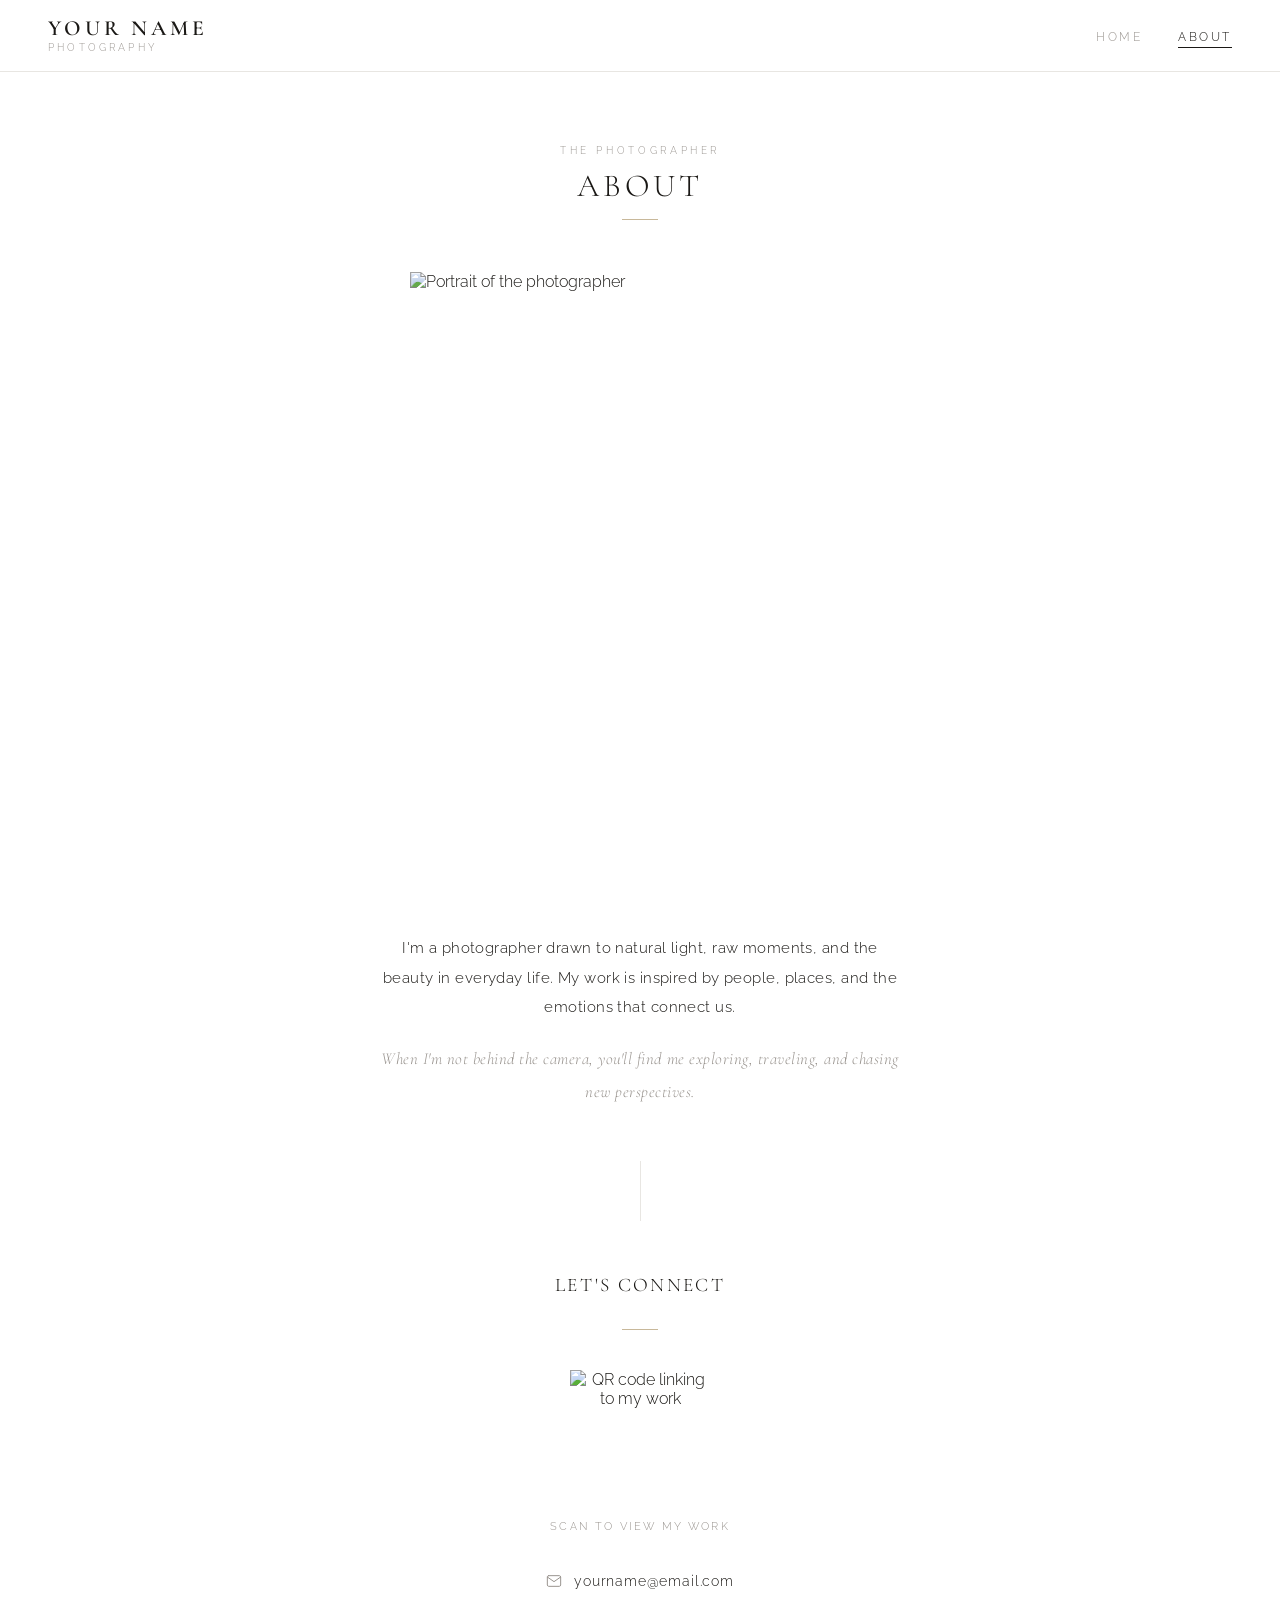
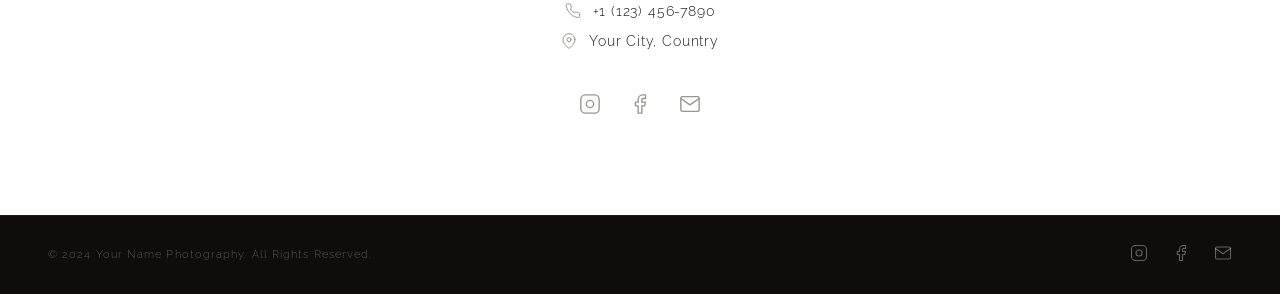
==== about.html @ 8887ee96 "Website files" ====
<!DOCTYPE html>
<html lang="en">
<head>
  <meta charset="UTF-8" />
  <meta name="viewport" content="width=device-width, initial-scale=1.0" />
  <title>About — Your Name Photography</title>
  <link rel="stylesheet" href="style.css" />
</head>
<body class="about-page">

  <!-- ══ NAVIGATION ══ -->
  <nav>
    <a href="index.html" class="nav-logo">
      <span class="name">Your Name</span>
      <span class="subtitle">Photography</span>
    </a>
    <ul class="nav-links">
      <li><a href="index.html">Home</a></li>
      <li><a href="about.html" class="active">About</a></li>
      <!--
        ADD MORE GALLERY PAGES HERE
        Example: <li><a href="galleries/weddings.html">Weddings</a></li>
      -->
    </ul>
  </nav>

  <main>

    <!-- ══ ABOUT HEADER ══ -->
    <div class="about-header">
      <span class="section-label">The Photographer</span>
      <h1 class="section-title">About</h1>
      <div class="divider"></div>
    </div>

    <!-- ══ PORTRAIT ══ -->
    <div class="about-portrait">
      <!--
        Replace with your own portrait photo.
        Recommended: ~800×1067px (portrait orientation)
      -->
      <img
        src="images/about/photographer.jpg"
        alt="Portrait of the photographer"
      />
    </div>

    <!-- ══ BIO ══ -->
    <div class="about-bio">
      <!--
        Edit this text to tell your story.
      -->
      <p>
        I'm a photographer drawn to natural light, raw moments,
        and the beauty in everyday life. My work is inspired by
        people, places, and the emotions that connect us.
      </p>
      <p class="italic">
        When I'm not behind the camera, you'll find me exploring,
        traveling, and chasing new perspectives.
      </p>
    </div>

    <!-- Thin vertical divider -->
    <div class="about-divider"></div>

    <!-- ══ CONNECT SECTION ══ -->
    <div class="connect-section">
      <h2 class="section-title">Let's Connect</h2>
      <div class="divider" style="margin: 14px auto 40px;"></div>

      <!-- QR Code -->
      <div class="qr-block">
        <!--
          Replace the src below with your own QR code image
          (linking to your website, Instagram, portfolio link, etc.)
          Generate a free QR code at: https://qr.io or https://www.qrcode-monkey.com
        -->
        <img
          src="images/about/qr-code.png"
          alt="QR code linking to my work"
        />
        <p>Scan to view my work</p>
      </div>

      <!-- Contact Info -->
      <ul class="contact-list">
        <li>
          <!-- Email icon -->
          <svg viewBox="0 0 24 24" fill="none" stroke="currentColor" stroke-width="1.5" stroke-linecap="round" stroke-linejoin="round">
            <path d="M4 4h16c1.1 0 2 .9 2 2v12c0 1.1-.9 2-2 2H4c-1.1 0-2-.9-2-2V6c0-1.1.9-2 2-2z"></path>
            <polyline points="22,6 12,13 2,6"></polyline>
          </svg>
          <!-- Replace with your email -->
          <a href="mailto:yourname@email.com">yourname@email.com</a>
        </li>
        <li>
          <!-- Phone icon -->
          <svg viewBox="0 0 24 24" fill="none" stroke="currentColor" stroke-width="1.5" stroke-linecap="round" stroke-linejoin="round">
            <path d="M22 16.92v3a2 2 0 0 1-2.18 2 19.79 19.79 0 0 1-8.63-3.07A19.5 19.5 0 0 1 4.69 12 19.79 19.79 0 0 1 1.62 3.5 2 2 0 0 1 3.59 1.32h3a2 2 0 0 1 2 1.72 12.84 12.84 0 0 0 .7 2.81 2 2 0 0 1-.45 2.11L7.91 8.96a16 16 0 0 0 6 6l.92-.92a2 2 0 0 1 2.11-.45 12.84 12.84 0 0 0 2.81.7A2 2 0 0 1 22 16.92z"></path>
          </svg>
          <!-- Replace with your phone number -->
          <span>+1 (123) 456-7890</span>
        </li>
        <li>
          <!-- Location icon -->
          <svg viewBox="0 0 24 24" fill="none" stroke="currentColor" stroke-width="1.5" stroke-linecap="round" stroke-linejoin="round">
            <path d="M21 10c0 7-9 13-9 13s-9-6-9-13a9 9 0 0 1 18 0z"></path>
            <circle cx="12" cy="10" r="3"></circle>
          </svg>
          <!-- Replace with your city/country -->
          <span>Your City, Country</span>
        </li>
      </ul>

      <!-- Social Links -->
      <div class="social-links">
        <!-- Instagram -->
        <a href="#" aria-label="Instagram">
          <svg viewBox="0 0 24 24" fill="none" stroke="currentColor" stroke-width="1.5" stroke-linecap="round" stroke-linejoin="round">
            <rect x="2" y="2" width="20" height="20" rx="5" ry="5"></rect>
            <circle cx="12" cy="12" r="4"></circle>
            <circle cx="17.5" cy="6.5" r="0.5" fill="currentColor" stroke="none"></circle>
          </svg>
        </a>
        <!-- Facebook -->
        <a href="#" aria-label="Facebook">
          <svg viewBox="0 0 24 24" fill="none" stroke="currentColor" stroke-width="1.5" stroke-linecap="round" stroke-linejoin="round">
            <path d="M18 2h-3a5 5 0 0 0-5 5v3H7v4h3v8h4v-8h3l1-4h-4V7a1 1 0 0 1 1-1h3z"></path>
          </svg>
        </a>
        <!-- Email -->
        <a href="mailto:yourname@email.com" aria-label="Email">
          <svg viewBox="0 0 24 24" fill="none" stroke="currentColor" stroke-width="1.5" stroke-linecap="round" stroke-linejoin="round">
            <path d="M4 4h16c1.1 0 2 .9 2 2v12c0 1.1-.9 2-2 2H4c-1.1 0-2-.9-2-2V6c0-1.1.9-2 2-2z"></path>
            <polyline points="22,6 12,13 2,6"></polyline>
          </svg>
        </a>
      </div>

    </div>
  </main>

  <!-- ══ FOOTER ══ -->
  <footer>
    <span class="footer-copy">&copy; 2024 Your Name Photography. All Rights Reserved.</span>
    <div class="footer-icons">
      <a href="#" aria-label="Instagram">
        <svg viewBox="0 0 24 24" fill="none" stroke="currentColor" stroke-width="1.5" stroke-linecap="round" stroke-linejoin="round">
          <rect x="2" y="2" width="20" height="20" rx="5" ry="5"></rect>
          <circle cx="12" cy="12" r="4"></circle>
          <circle cx="17.5" cy="6.5" r="0.5" fill="currentColor" stroke="none"></circle>
        </svg>
      </a>
      <a href="#" aria-label="Facebook">
        <svg viewBox="0 0 24 24" fill="none" stroke="currentColor" stroke-width="1.5" stroke-linecap="round" stroke-linejoin="round">
          <path d="M18 2h-3a5 5 0 0 0-5 5v3H7v4h3v8h4v-8h3l1-4h-4V7a1 1 0 0 1 1-1h3z"></path>
        </svg>
      </a>
      <a href="mailto:yourname@email.com" aria-label="Email">
        <svg viewBox="0 0 24 24" fill="none" stroke="currentColor" stroke-width="1.5" stroke-linecap="round" stroke-linejoin="round">
          <path d="M4 4h16c1.1 0 2 .9 2 2v12c0 1.1-.9 2-2 2H4c-1.1 0-2-.9-2-2V6c0-1.1.9-2 2-2z"></path>
          <polyline points="22,6 12,13 2,6"></polyline>
        </svg>
      </a>
    </div>
  </footer>

</body>
</html>
---- style.css ----
/* =============================================
   YOUR NAME PHOTOGRAPHY — style.css
   ============================================= */

@import url('https://fonts.googleapis.com/css2?family=Cormorant+Garamond:ital,wght@0,300;0,400;0,600;1,300;1,400&family=Raleway:wght@300;400;500;600&display=swap');

/* ── CSS Variables ── */
:root {
  --white: #ffffff;
  --off-white: #f8f7f5;
  --light-gray: #e8e6e2;
  --mid-gray: #9a9590;
  --dark: #1a1815;
  --black: #0e0d0c;
  --accent: #c8b89a;

  --font-display: 'Cormorant Garamond', serif;
  --font-body: 'Raleway', sans-serif;

  --nav-height: 72px;
  --transition: 0.35s ease;
}

/* ── Reset & Base ── */
*, *::before, *::after { box-sizing: border-box; margin: 0; padding: 0; }

html { scroll-behavior: smooth; }

body {
  font-family: var(--font-body);
  font-weight: 300;
  color: var(--dark);
  background: var(--white);
  -webkit-font-smoothing: antialiased;
  overflow-x: hidden;
}

img {
  display: block;
  max-width: 100%;
  height: 100%;
  object-fit: cover;
}

a { text-decoration: none; color: inherit; }

/* ── Navigation ── */
nav {
  position: fixed;
  top: 0;
  left: 0;
  right: 0;
  z-index: 100;
  height: var(--nav-height);
  background: rgba(255,255,255,0.95);
  backdrop-filter: blur(8px);
  display: flex;
  align-items: center;
  justify-content: space-between;
  padding: 0 48px;
  border-bottom: 1px solid var(--light-gray);
}

.nav-logo {
  display: flex;
  flex-direction: column;
  align-items: flex-start;
  line-height: 1;
}

.nav-logo .name {
  font-family: var(--font-display);
  font-size: 1.35rem;
  font-weight: 600;
  letter-spacing: 0.18em;
  text-transform: uppercase;
}

.nav-logo .subtitle {
  font-family: var(--font-body);
  font-size: 0.62rem;
  letter-spacing: 0.32em;
  text-transform: uppercase;
  color: var(--mid-gray);
  margin-top: 3px;
}

.nav-links {
  display: flex;
  gap: 36px;
  list-style: none;
}

.nav-links a {
  font-size: 0.72rem;
  letter-spacing: 0.22em;
  text-transform: uppercase;
  color: var(--mid-gray);
  position: relative;
  padding-bottom: 4px;
  transition: color var(--transition);
}

.nav-links a::after {
  content: '';
  position: absolute;
  bottom: 0;
  left: 0;
  width: 0;
  height: 1px;
  background: var(--dark);
  transition: width var(--transition);
}

.nav-links a:hover,
.nav-links a.active {
  color: var(--dark);
}

.nav-links a.active::after,
.nav-links a:hover::after {
  width: 100%;
}

/* ── Hero ── */
.hero {
  margin-top: var(--nav-height);
  width: 100%;
  height: 520px;
  overflow: hidden;
  position: relative;
}

.hero img {
  width: 100%;
  height: 100%;
  object-fit: cover;
  object-position: center 40%;
}

.hero::after {
  content: '';
  position: absolute;
  inset: 0;
  background: linear-gradient(to bottom, transparent 60%, rgba(255,255,255,0.15));
}

/* ── Section Shared ── */
.section-label {
  font-family: var(--font-body);
  font-size: 0.65rem;
  letter-spacing: 0.35em;
  text-transform: uppercase;
  color: var(--mid-gray);
  display: block;
  margin-bottom: 10px;
}

.section-title {
  font-family: var(--font-display);
  font-size: 2rem;
  font-weight: 300;
  letter-spacing: 0.12em;
  text-transform: uppercase;
  margin-bottom: 6px;
}

.divider {
  width: 36px;
  height: 1px;
  background: var(--accent);
  margin: 14px auto 0;
}

/* ── Welcome ── */
.welcome {
  background: var(--white);
  text-align: center;
  padding: 72px 24px 56px;
}

.welcome p {
  max-width: 480px;
  margin: 20px auto 0;
  font-size: 0.88rem;
  line-height: 1.9;
  color: var(--mid-gray);
  letter-spacing: 0.04em;
}

/* ── Portrait Carousel ── */
.carousel-section {
  background: var(--white);
  padding: 0 0 64px;
}

.carousel-header {
  text-align: center;
  padding: 0 24px 36px;
}

.carousel-wrapper {
  position: relative;
  overflow: hidden;
  padding: 0 48px;
}

.carousel-track {
  display: flex;
  gap: 16px;
  transition: transform 0.55s cubic-bezier(0.25, 0.46, 0.45, 0.94);
}

.carousel-slide {
  flex: 0 0 calc(25% - 12px);
  aspect-ratio: 3/4;
  overflow: hidden;
  position: relative;
}

.carousel-slide img {
  width: 100%;
  height: 100%;
  object-fit: cover;
  transition: transform 0.6s var(--transition);
}

.carousel-slide:hover img {
  transform: scale(1.04);
}

.carousel-btn {
  position: absolute;
  top: 50%;
  transform: translateY(-50%);
  background: rgba(255,255,255,0.9);
  border: 1px solid var(--light-gray);
  width: 40px;
  height: 40px;
  display: flex;
  align-items: center;
  justify-content: center;
  cursor: pointer;
  z-index: 2;
  transition: background var(--transition), border-color var(--transition);
}

.carousel-btn:hover { background: var(--white); border-color: var(--dark); }
.carousel-btn svg { width: 16px; height: 16px; stroke: var(--dark); }

.carousel-btn.prev { left: 8px; }
.carousel-btn.next { right: 8px; }

.carousel-dots {
  display: flex;
  justify-content: center;
  gap: 8px;
  margin-top: 24px;
}

.dot {
  width: 6px;
  height: 6px;
  border-radius: 50%;
  background: var(--light-gray);
  cursor: pointer;
  transition: background var(--transition), transform var(--transition);
}

.dot.active { background: var(--dark); transform: scale(1.3); }

.carousel-caption {
  text-align: center;
  padding: 28px 24px 0;
  font-size: 0.82rem;
  line-height: 1.85;
  color: var(--mid-gray);
  max-width: 560px;
  margin: 0 auto;
  letter-spacing: 0.04em;
}

/* ── Gallery (Dark Section) ── */
.gallery-section {
  background: var(--black);
  color: var(--white);
  padding: 72px 48px 80px;
}

.gallery-section .section-title { color: var(--white); }
.gallery-section .section-label { color: var(--mid-gray); }
.gallery-section .divider { background: var(--accent); }
.gallery-section .carousel-caption { color: rgba(255,255,255,0.45); }

.gallery-header {
  text-align: center;
  margin-bottom: 48px;
}

/* Masonry-style cluster grid */
.gallery-grid {
  display: grid;
  grid-template-columns: repeat(4, 1fr);
  grid-template-rows: auto;
  gap: 10px;
  max-width: 1200px;
  margin: 0 auto;
}

.gallery-item {
  overflow: hidden;
  position: relative;
}

.gallery-item img {
  width: 100%;
  height: 100%;
  object-fit: cover;
  transition: transform 0.7s ease, filter 0.4s ease;
  filter: brightness(0.88);
}

.gallery-item:hover img {
  transform: scale(1.05);
  filter: brightness(1);
}

/* Gallery cluster layout — mimicking the image */
.gallery-item:nth-child(1) { grid-column: 1; grid-row: 1 / 3; aspect-ratio: 3/4; }
.gallery-item:nth-child(2) { grid-column: 2; grid-row: 1; aspect-ratio: 4/3; }
.gallery-item:nth-child(3) { grid-column: 3; grid-row: 1; aspect-ratio: 4/3; }
.gallery-item:nth-child(4) { grid-column: 4; grid-row: 1; aspect-ratio: 4/3; }
.gallery-item:nth-child(5) { grid-column: 2; grid-row: 2; aspect-ratio: 4/3; }
.gallery-item:nth-child(6) { grid-column: 3 / 5; grid-row: 2; aspect-ratio: 16/7; }
.gallery-item:nth-child(7) { grid-column: 1 / 3; grid-row: 3; aspect-ratio: 16/7; }
.gallery-item:nth-child(8) { grid-column: 3; grid-row: 3; aspect-ratio: 4/3; }
.gallery-item:nth-child(9) { grid-column: 4; grid-row: 3; aspect-ratio: 4/3; }

.gallery-cta {
  text-align: center;
  margin-top: 52px;
}

.btn-outline {
  display: inline-block;
  border: 1px solid rgba(255,255,255,0.4);
  color: var(--white);
  font-family: var(--font-body);
  font-size: 0.68rem;
  letter-spacing: 0.28em;
  text-transform: uppercase;
  padding: 14px 36px;
  transition: background var(--transition), border-color var(--transition);
}

.btn-outline:hover {
  background: rgba(255,255,255,0.08);
  border-color: rgba(255,255,255,0.7);
}

/* ── Footer ── */
footer {
  background: var(--black);
  border-top: 1px solid rgba(255,255,255,0.07);
  padding: 28px 48px;
  display: flex;
  align-items: center;
  justify-content: space-between;
}

.footer-copy {
  font-size: 0.68rem;
  letter-spacing: 0.1em;
  color: rgba(255,255,255,0.3);
}

.footer-icons {
  display: flex;
  gap: 24px;
}

.footer-icons a {
  color: rgba(255,255,255,0.35);
  transition: color var(--transition);
}

.footer-icons a:hover { color: var(--white); }
.footer-icons svg { width: 18px; height: 18px; }

/* ══════════════════════════════════
   ABOUT PAGE
   ══════════════════════════════════ */

.about-page main {
  margin-top: var(--nav-height);
  max-width: 720px;
  margin-left: auto;
  margin-right: auto;
  padding: 72px 32px 96px;
}

.about-page nav { background: rgba(255,255,255,0.97); }

.about-header {
  text-align: center;
  margin-bottom: 52px;
}

.about-portrait {
  width: 100%;
  max-width: 460px;
  aspect-ratio: 3/4;
  margin: 0 auto 48px;
  overflow: hidden;
}

.about-portrait img {
  width: 100%;
  height: 100%;
  object-fit: cover;
  filter: grayscale(20%);
  transition: filter 0.6s ease;
}

.about-portrait:hover img { filter: grayscale(0%); }

.about-bio {
  text-align: center;
  max-width: 520px;
  margin: 0 auto 52px;
}

.about-bio p {
  font-size: 0.92rem;
  line-height: 2;
  color: var(--dark);
  letter-spacing: 0.03em;
  margin-bottom: 20px;
}

.about-bio p.italic {
  font-family: var(--font-display);
  font-style: italic;
  font-size: 1.05rem;
  color: var(--mid-gray);
}

.about-divider {
  width: 1px;
  height: 60px;
  background: var(--light-gray);
  margin: 0 auto 52px;
}

.connect-section {
  text-align: center;
}

.connect-section .section-title {
  font-size: 1.2rem;
  margin-bottom: 32px;
}

.qr-block {
  margin: 0 auto 40px;
}

.qr-block img {
  width: 140px;
  height: 140px;
  margin: 0 auto 10px;
}

.qr-block p {
  font-size: 0.68rem;
  letter-spacing: 0.2em;
  text-transform: uppercase;
  color: var(--mid-gray);
}

.contact-list {
  list-style: none;
  display: flex;
  flex-direction: column;
  align-items: center;
  gap: 14px;
  margin-bottom: 44px;
}

.contact-list li {
  display: flex;
  align-items: center;
  gap: 12px;
  font-size: 0.85rem;
  letter-spacing: 0.06em;
  color: var(--dark);
}

.contact-list svg {
  width: 16px;
  height: 16px;
  stroke: var(--mid-gray);
  flex-shrink: 0;
}

.social-links {
  display: flex;
  justify-content: center;
  gap: 28px;
}

.social-links a {
  color: var(--mid-gray);
  transition: color var(--transition);
}

.social-links a:hover { color: var(--dark); }
.social-links svg { width: 22px; height: 22px; }

/* ── About page footer ── */
.about-page footer {
  background: var(--black);
}

/* ── Responsive ── */
@media (max-width: 900px) {
  nav { padding: 0 24px; }

  .hero { height: 340px; }

  .carousel-slide { flex: 0 0 calc(50% - 8px); }

  .gallery-grid {
    grid-template-columns: repeat(2, 1fr);
  }

  .gallery-item:nth-child(1) { grid-column: 1; grid-row: 1 / 3; }
  .gallery-item:nth-child(2) { grid-column: 2; grid-row: 1; }
  .gallery-item:nth-child(3) { grid-column: 2; grid-row: 2; }
  .gallery-item:nth-child(4) { grid-column: 1; grid-row: 3; }
  .gallery-item:nth-child(5) { grid-column: 2; grid-row: 3; }
  .gallery-item:nth-child(6) { grid-column: 1 / 3; grid-row: 4; aspect-ratio: 16/7; }
  .gallery-item:nth-child(7) { grid-column: 1; grid-row: 5; aspect-ratio: 4/3; }
  .gallery-item:nth-child(8) { grid-column: 2; grid-row: 5; aspect-ratio: 4/3; }
  .gallery-item:nth-child(9) { grid-column: 1 / 3; grid-row: 6; aspect-ratio: 16/7; }

  .gallery-section { padding: 56px 24px 64px; }

  footer { padding: 24px; flex-direction: column; gap: 14px; text-align: center; }
}

@media (max-width: 600px) {
  .carousel-slide { flex: 0 0 calc(100% - 0px); }
  .carousel-wrapper { padding: 0 40px; }
  .about-page main { padding: 48px 20px 72px; }
}
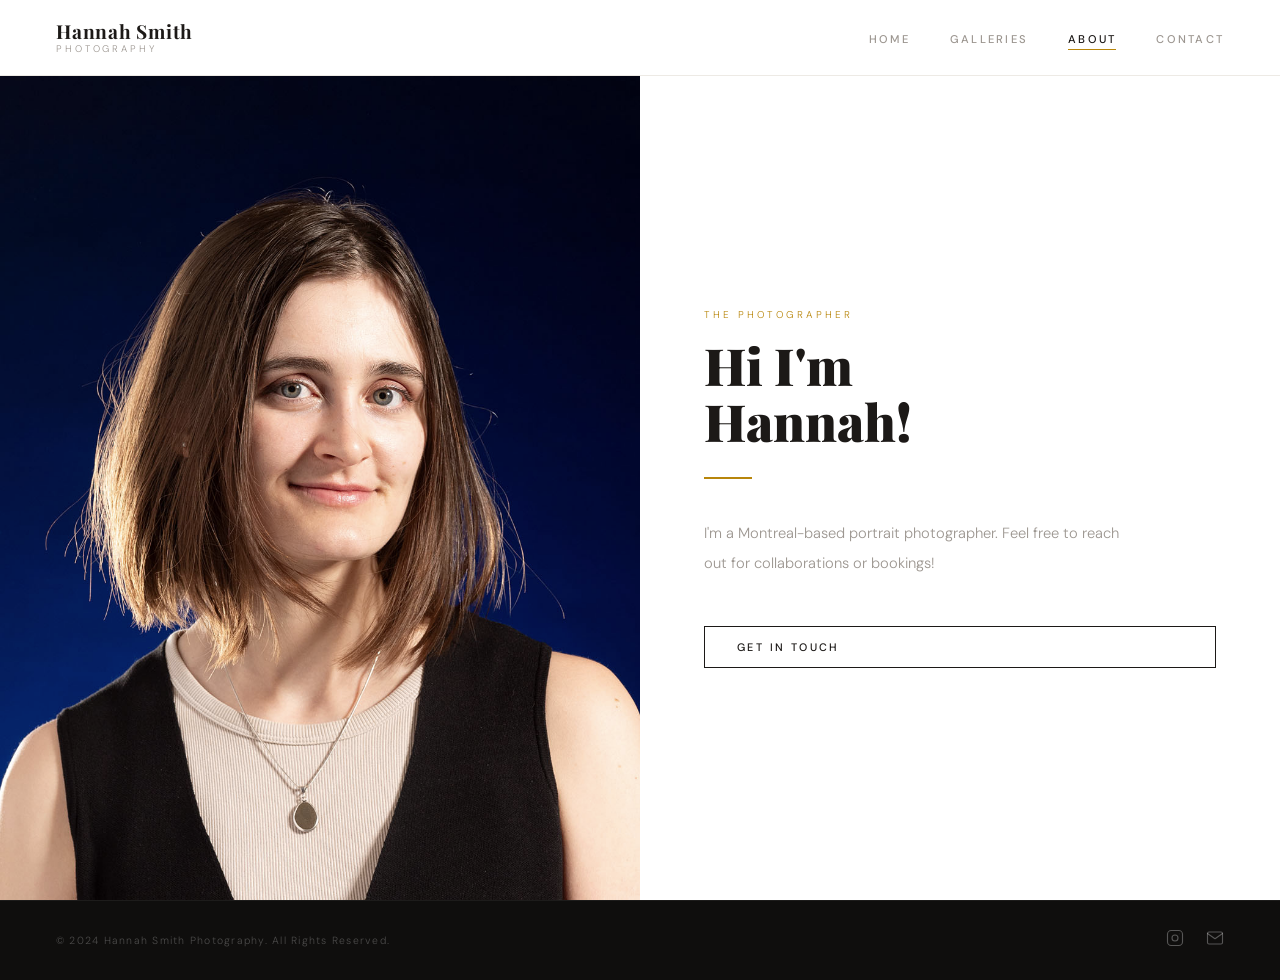
==== commit eb2c5c03: "Add files via upload" ====
--- a/about.html
+++ b/about.html
@@ -3,7 +3,7 @@
 <head>
   <meta charset="UTF-8" />
   <meta name="viewport" content="width=device-width, initial-scale=1.0" />
-  <title>About — Your Name Photography</title>
+  <title>About — Hannah Smith Photography</title>
   <link rel="stylesheet" href="style.css" />
 </head>
 <body class="about-page">
@@ -11,153 +11,58 @@
   <!-- ══ NAVIGATION ══ -->
   <nav>
     <a href="index.html" class="nav-logo">
-      <span class="name">Your Name</span>
-      <span class="subtitle">Photography</span>
+      <span class="name">Hannah Smith</span>
+      <span class="sub">Photography</span>
     </a>
     <ul class="nav-links">
       <li><a href="index.html">Home</a></li>
+      <li><a href="galleries.html">Galleries</a></li>
       <li><a href="about.html" class="active">About</a></li>
-      <!--
-        ADD MORE GALLERY PAGES HERE
-        Example: <li><a href="galleries/weddings.html">Weddings</a></li>
-      -->
+      <li><a href="contact.html">Contact</a></li>
     </ul>
   </nav>
 
-  <main>
+  <!-- ══ ABOUT LAYOUT ══ -->
+  <div class="about-wrap">
 
-    <!-- ══ ABOUT HEADER ══ -->
-    <div class="about-header">
-      <span class="section-label">The Photographer</span>
-      <h1 class="section-title">About</h1>
-      <div class="divider"></div>
+    <!-- LEFT: Sticky photo -->
+    <div class="about-image">
+      <!--
+        YOUR PHOTO
+        Upload to: images/about/photographer.jpg
+        Recommended: portrait orientation, at least 800 x 1067px
+      -->
+      <img src="images/about/photographer.jpg" alt="Hannah Smith" />
     </div>
 
-    <!-- ══ PORTRAIT ══ -->
-    <div class="about-portrait">
+    <!-- RIGHT: Text content -->
+    <div class="about-content">
+      <span class="eyebrow">The Photographer</span>
+      <h1>Hi I'm<br>Hannah!</h1>
+      <div class="about-divider"></div>
       <!--
-        Replace with your own portrait photo.
-        Recommended: ~800×1067px (portrait orientation)
+        EDIT YOUR BIO BELOW
       -->
-      <img
-        src="images/about/photographer.jpg"
-        alt="Portrait of the photographer"
-      />
+      <p class="bio">
+        I'm a Montreal-based portrait photographer. Feel free to reach out for collaborations or bookings!
+      </p>
+      <a href="contact.html" class="btn-outline" style="display:inline-block; border-color: #1c1917; color: #1c1917;">Get In Touch</a>
     </div>
 
-    <!-- ══ BIO ══ -->
-    <div class="about-bio">
-      <!--
-        Edit this text to tell your story.
-      -->
-      <p>
-        I'm a photographer drawn to natural light, raw moments,
-        and the beauty in everyday life. My work is inspired by
-        people, places, and the emotions that connect us.
-      </p>
-      <p class="italic">
-        When I'm not behind the camera, you'll find me exploring,
-        traveling, and chasing new perspectives.
-      </p>
-    </div>
-
-    <!-- Thin vertical divider -->
-    <div class="about-divider"></div>
-
-    <!-- ══ CONNECT SECTION ══ -->
-    <div class="connect-section">
-      <h2 class="section-title">Let's Connect</h2>
-      <div class="divider" style="margin: 14px auto 40px;"></div>
-
-      <!-- QR Code -->
-      <div class="qr-block">
-        <!--
-          Replace the src below with your own QR code image
-          (linking to your website, Instagram, portfolio link, etc.)
-          Generate a free QR code at: https://qr.io or https://www.qrcode-monkey.com
-        -->
-        <img
-          src="images/about/qr-code.png"
-          alt="QR code linking to my work"
-        />
-        <p>Scan to view my work</p>
-      </div>
-
-      <!-- Contact Info -->
-      <ul class="contact-list">
-        <li>
-          <!-- Email icon -->
-          <svg viewBox="0 0 24 24" fill="none" stroke="currentColor" stroke-width="1.5" stroke-linecap="round" stroke-linejoin="round">
-            <path d="M4 4h16c1.1 0 2 .9 2 2v12c0 1.1-.9 2-2 2H4c-1.1 0-2-.9-2-2V6c0-1.1.9-2 2-2z"></path>
-            <polyline points="22,6 12,13 2,6"></polyline>
-          </svg>
-          <!-- Replace with your email -->
-          <a href="mailto:yourname@email.com">yourname@email.com</a>
-        </li>
-        <li>
-          <!-- Phone icon -->
-          <svg viewBox="0 0 24 24" fill="none" stroke="currentColor" stroke-width="1.5" stroke-linecap="round" stroke-linejoin="round">
-            <path d="M22 16.92v3a2 2 0 0 1-2.18 2 19.79 19.79 0 0 1-8.63-3.07A19.5 19.5 0 0 1 4.69 12 19.79 19.79 0 0 1 1.62 3.5 2 2 0 0 1 3.59 1.32h3a2 2 0 0 1 2 1.72 12.84 12.84 0 0 0 .7 2.81 2 2 0 0 1-.45 2.11L7.91 8.96a16 16 0 0 0 6 6l.92-.92a2 2 0 0 1 2.11-.45 12.84 12.84 0 0 0 2.81.7A2 2 0 0 1 22 16.92z"></path>
-          </svg>
-          <!-- Replace with your phone number -->
-          <span>+1 (123) 456-7890</span>
-        </li>
-        <li>
-          <!-- Location icon -->
-          <svg viewBox="0 0 24 24" fill="none" stroke="currentColor" stroke-width="1.5" stroke-linecap="round" stroke-linejoin="round">
-            <path d="M21 10c0 7-9 13-9 13s-9-6-9-13a9 9 0 0 1 18 0z"></path>
-            <circle cx="12" cy="10" r="3"></circle>
-          </svg>
-          <!-- Replace with your city/country -->
-          <span>Your City, Country</span>
-        </li>
-      </ul>
-
-      <!-- Social Links -->
-      <div class="social-links">
-        <!-- Instagram -->
-        <a href="#" aria-label="Instagram">
-          <svg viewBox="0 0 24 24" fill="none" stroke="currentColor" stroke-width="1.5" stroke-linecap="round" stroke-linejoin="round">
-            <rect x="2" y="2" width="20" height="20" rx="5" ry="5"></rect>
-            <circle cx="12" cy="12" r="4"></circle>
-            <circle cx="17.5" cy="6.5" r="0.5" fill="currentColor" stroke="none"></circle>
-          </svg>
-        </a>
-        <!-- Facebook -->
-        <a href="#" aria-label="Facebook">
-          <svg viewBox="0 0 24 24" fill="none" stroke="currentColor" stroke-width="1.5" stroke-linecap="round" stroke-linejoin="round">
-            <path d="M18 2h-3a5 5 0 0 0-5 5v3H7v4h3v8h4v-8h3l1-4h-4V7a1 1 0 0 1 1-1h3z"></path>
-          </svg>
-        </a>
-        <!-- Email -->
-        <a href="mailto:yourname@email.com" aria-label="Email">
-          <svg viewBox="0 0 24 24" fill="none" stroke="currentColor" stroke-width="1.5" stroke-linecap="round" stroke-linejoin="round">
-            <path d="M4 4h16c1.1 0 2 .9 2 2v12c0 1.1-.9 2-2 2H4c-1.1 0-2-.9-2-2V6c0-1.1.9-2 2-2z"></path>
-            <polyline points="22,6 12,13 2,6"></polyline>
-          </svg>
-        </a>
-      </div>
-
-    </div>
-  </main>
+  </div>
 
   <!-- ══ FOOTER ══ -->
   <footer>
-    <span class="footer-copy">&copy; 2024 Your Name Photography. All Rights Reserved.</span>
+    <span class="footer-copy">&copy; 2024 Hannah Smith Photography. All Rights Reserved.</span>
     <div class="footer-icons">
       <a href="#" aria-label="Instagram">
         <svg viewBox="0 0 24 24" fill="none" stroke="currentColor" stroke-width="1.5" stroke-linecap="round" stroke-linejoin="round">
-          <rect x="2" y="2" width="20" height="20" rx="5" ry="5"></rect>
+          <rect x="2" y="2" width="20" height="20" rx="5"></rect>
           <circle cx="12" cy="12" r="4"></circle>
           <circle cx="17.5" cy="6.5" r="0.5" fill="currentColor" stroke="none"></circle>
         </svg>
       </a>
-      <a href="#" aria-label="Facebook">
-        <svg viewBox="0 0 24 24" fill="none" stroke="currentColor" stroke-width="1.5" stroke-linecap="round" stroke-linejoin="round">
-          <path d="M18 2h-3a5 5 0 0 0-5 5v3H7v4h3v8h4v-8h3l1-4h-4V7a1 1 0 0 1 1-1h3z"></path>
-        </svg>
-      </a>
-      <a href="mailto:yourname@email.com" aria-label="Email">
+      <a href="mailto:YOUR-EMAIL-HERE" aria-label="Email">
         <svg viewBox="0 0 24 24" fill="none" stroke="currentColor" stroke-width="1.5" stroke-linecap="round" stroke-linejoin="round">
           <path d="M4 4h16c1.1 0 2 .9 2 2v12c0 1.1-.9 2-2 2H4c-1.1 0-2-.9-2-2V6c0-1.1.9-2 2-2z"></path>
           <polyline points="22,6 12,13 2,6"></polyline>
--- a/style.css
+++ b/style.css
@@ -1,253 +1,259 @@
 /* =============================================
-   YOUR NAME PHOTOGRAPHY — style.css
+   HANNAH SMITH PHOTOGRAPHY — style.css
+   Bold Editorial Theme
    ============================================= */
 
-@import url('https://fonts.googleapis.com/css2?family=Cormorant+Garamond:ital,wght@0,300;0,400;0,600;1,300;1,400&family=Raleway:wght@300;400;500;600&display=swap');
-
-/* ── CSS Variables ── */
+@import url('https://fonts.googleapis.com/css2?family=Playfair+Display:ital,wght@0,400;0,700;0,900;1,400;1,700&family=DM+Sans:wght@300;400;500&display=swap');
+
+/* ── Variables ── */
 :root {
   --white: #ffffff;
-  --off-white: #f8f7f5;
-  --light-gray: #e8e6e2;
-  --mid-gray: #9a9590;
-  --dark: #1a1815;
-  --black: #0e0d0c;
-  --accent: #c8b89a;
-
-  --font-display: 'Cormorant Garamond', serif;
-  --font-body: 'Raleway', sans-serif;
-
-  --nav-height: 72px;
-  --transition: 0.35s ease;
-}
-
-/* ── Reset & Base ── */
+  --off-white: #f5f3f0;
+  --light: #edeae5;
+  --mid: #9c9690;
+  --dark: #1c1917;
+  --black: #0f0e0d;
+  --accent: #b8860b;
+  --accent-light: #d4a843;
+
+  --font-display: 'Playfair Display', serif;
+  --font-body: 'DM Sans', sans-serif;
+  --nav-height: 76px;
+  --transition: 0.3s ease;
+}
+
+/* ── Reset ── */
 *, *::before, *::after { box-sizing: border-box; margin: 0; padding: 0; }
-
 html { scroll-behavior: smooth; }
-
 body {
   font-family: var(--font-body);
   font-weight: 300;
+  background: var(--white);
   color: var(--dark);
-  background: var(--white);
   -webkit-font-smoothing: antialiased;
   overflow-x: hidden;
 }
-
-img {
-  display: block;
-  max-width: 100%;
-  height: 100%;
-  object-fit: cover;
-}
-
+img { display: block; width: 100%; height: 100%; object-fit: cover; }
 a { text-decoration: none; color: inherit; }
 
-/* ── Navigation ── */
+/* ══════════════════════════════════
+   NAVIGATION
+   ══════════════════════════════════ */
 nav {
   position: fixed;
-  top: 0;
-  left: 0;
-  right: 0;
+  top: 0; left: 0; right: 0;
   z-index: 100;
   height: var(--nav-height);
-  background: rgba(255,255,255,0.95);
-  backdrop-filter: blur(8px);
+  background: rgba(255,255,255,0.96);
+  backdrop-filter: blur(10px);
   display: flex;
   align-items: center;
   justify-content: space-between;
-  padding: 0 48px;
-  border-bottom: 1px solid var(--light-gray);
+  padding: 0 56px;
+  border-bottom: 1px solid var(--light);
 }
 
 .nav-logo {
   display: flex;
   flex-direction: column;
-  align-items: flex-start;
   line-height: 1;
 }
-
 .nav-logo .name {
   font-family: var(--font-display);
-  font-size: 1.35rem;
-  font-weight: 600;
-  letter-spacing: 0.18em;
-  text-transform: uppercase;
-}
-
-.nav-logo .subtitle {
-  font-family: var(--font-body);
-  font-size: 0.62rem;
-  letter-spacing: 0.32em;
-  text-transform: uppercase;
-  color: var(--mid-gray);
+  font-size: 1.2rem;
+  font-weight: 700;
+  letter-spacing: 0.04em;
+  color: var(--dark);
+}
+.nav-logo .sub {
+  font-size: 0.6rem;
+  letter-spacing: 0.3em;
+  text-transform: uppercase;
+  color: var(--mid);
   margin-top: 3px;
 }
 
 .nav-links {
   display: flex;
-  gap: 36px;
+  gap: 40px;
   list-style: none;
 }
-
 .nav-links a {
-  font-size: 0.72rem;
-  letter-spacing: 0.22em;
-  text-transform: uppercase;
-  color: var(--mid-gray);
+  font-size: 0.7rem;
+  font-weight: 500;
+  letter-spacing: 0.2em;
+  text-transform: uppercase;
+  color: var(--mid);
   position: relative;
   padding-bottom: 4px;
   transition: color var(--transition);
 }
-
 .nav-links a::after {
   content: '';
   position: absolute;
-  bottom: 0;
-  left: 0;
-  width: 0;
-  height: 1px;
-  background: var(--dark);
+  bottom: 0; left: 0;
+  width: 0; height: 1.5px;
+  background: var(--accent);
   transition: width var(--transition);
 }
-
 .nav-links a:hover,
-.nav-links a.active {
-  color: var(--dark);
-}
-
+.nav-links a.active { color: var(--dark); }
 .nav-links a.active::after,
-.nav-links a:hover::after {
-  width: 100%;
-}
-
-/* ── Hero ── */
+.nav-links a:hover::after { width: 100%; }
+
+/* ══════════════════════════════════
+   HERO
+   ══════════════════════════════════ */
 .hero {
   margin-top: var(--nav-height);
   width: 100%;
-  height: 520px;
+  height: 580px;
+  position: relative;
   overflow: hidden;
-  position: relative;
-}
-
+}
 .hero img {
   width: 100%;
   height: 100%;
   object-fit: cover;
-  object-position: center 40%;
-}
-
-.hero::after {
-  content: '';
+  object-position: center 35%;
+}
+.hero-overlay {
   position: absolute;
   inset: 0;
-  background: linear-gradient(to bottom, transparent 60%, rgba(255,255,255,0.15));
-}
-
-/* ── Section Shared ── */
-.section-label {
-  font-family: var(--font-body);
-  font-size: 0.65rem;
-  letter-spacing: 0.35em;
-  text-transform: uppercase;
-  color: var(--mid-gray);
+  background: linear-gradient(to bottom, rgba(0,0,0,0.08) 0%, rgba(0,0,0,0.35) 100%);
+}
+.hero-text {
+  position: absolute;
+  bottom: 56px;
+  left: 56px;
+  color: var(--white);
+}
+.hero-text h1 {
+  font-family: var(--font-display);
+  font-size: clamp(2.8rem, 6vw, 5rem);
+  font-weight: 900;
+  line-height: 1;
+  letter-spacing: -0.01em;
+}
+.hero-text p {
+  font-size: 0.78rem;
+  letter-spacing: 0.28em;
+  text-transform: uppercase;
+  margin-top: 12px;
+  opacity: 0.75;
+}
+
+/* ══════════════════════════════════
+   WELCOME STRIP
+   ══════════════════════════════════ */
+.welcome {
+  display: flex;
+  align-items: center;
+  justify-content: space-between;
+  padding: 56px 56px;
+  border-bottom: 1px solid var(--light);
+  gap: 40px;
+}
+.welcome-left {
+  flex-shrink: 0;
+}
+.welcome-left h2 {
+  font-family: var(--font-display);
+  font-size: clamp(2.5rem, 5vw, 4.5rem);
+  font-weight: 900;
+  line-height: 1;
+  color: var(--dark);
+}
+.welcome-right {
+  max-width: 480px;
+}
+.welcome-right p {
+  font-size: 0.85rem;
+  line-height: 1.9;
+  color: var(--mid);
+  letter-spacing: 0.03em;
+}
+.gold-bar {
+  width: 48px;
+  height: 3px;
+  background: var(--accent);
+  margin-bottom: 20px;
+}
+
+/* ══════════════════════════════════
+   CAROUSEL
+   ══════════════════════════════════ */
+.carousel-section {
+  padding: 72px 0 80px;
+  background: var(--off-white);
+}
+.carousel-header {
+  padding: 0 56px 40px;
+  display: flex;
+  align-items: flex-end;
+  justify-content: space-between;
+}
+.carousel-header h2 {
+  font-family: var(--font-display);
+  font-size: clamp(1.6rem, 3vw, 2.4rem);
+  font-weight: 700;
+  color: var(--dark);
+}
+.carousel-header .eyebrow {
+  font-size: 0.62rem;
+  letter-spacing: 0.3em;
+  text-transform: uppercase;
+  color: var(--accent);
   display: block;
-  margin-bottom: 10px;
-}
-
-.section-title {
-  font-family: var(--font-display);
-  font-size: 2rem;
-  font-weight: 300;
-  letter-spacing: 0.12em;
-  text-transform: uppercase;
-  margin-bottom: 6px;
-}
-
-.divider {
-  width: 36px;
-  height: 1px;
-  background: var(--accent);
-  margin: 14px auto 0;
-}
-
-/* ── Welcome ── */
-.welcome {
-  background: var(--white);
-  text-align: center;
-  padding: 72px 24px 56px;
-}
-
-.welcome p {
-  max-width: 480px;
-  margin: 20px auto 0;
-  font-size: 0.88rem;
-  line-height: 1.9;
-  color: var(--mid-gray);
-  letter-spacing: 0.04em;
-}
-
-/* ── Portrait Carousel ── */
-.carousel-section {
-  background: var(--white);
-  padding: 0 0 64px;
-}
-
-.carousel-header {
-  text-align: center;
-  padding: 0 24px 36px;
+  margin-bottom: 8px;
+}
+.carousel-counter {
+  font-family: var(--font-display);
+  font-size: 1rem;
+  color: var(--mid);
+  font-style: italic;
 }
 
 .carousel-wrapper {
   position: relative;
   overflow: hidden;
-  padding: 0 48px;
-}
-
+  padding: 0 56px;
+}
 .carousel-track {
   display: flex;
   gap: 16px;
-  transition: transform 0.55s cubic-bezier(0.25, 0.46, 0.45, 0.94);
-}
-
+  transition: transform 0.6s cubic-bezier(0.25, 0.46, 0.45, 0.94);
+}
 .carousel-slide {
   flex: 0 0 calc(25% - 12px);
   aspect-ratio: 3/4;
   overflow: hidden;
   position: relative;
 }
-
 .carousel-slide img {
   width: 100%;
   height: 100%;
   object-fit: cover;
-  transition: transform 0.6s var(--transition);
-}
-
-.carousel-slide:hover img {
-  transform: scale(1.04);
-}
+  transition: transform 0.7s ease;
+}
+.carousel-slide:hover img { transform: scale(1.05); }
 
 .carousel-btn {
   position: absolute;
   top: 50%;
   transform: translateY(-50%);
-  background: rgba(255,255,255,0.9);
-  border: 1px solid var(--light-gray);
-  width: 40px;
-  height: 40px;
+  background: var(--dark);
+  border: none;
+  width: 44px; height: 44px;
   display: flex;
   align-items: center;
   justify-content: center;
   cursor: pointer;
   z-index: 2;
-  transition: background var(--transition), border-color var(--transition);
-}
-
-.carousel-btn:hover { background: var(--white); border-color: var(--dark); }
-.carousel-btn svg { width: 16px; height: 16px; stroke: var(--dark); }
-
+  transition: background var(--transition);
+}
+.carousel-btn:hover { background: var(--accent); }
+.carousel-btn svg { width: 16px; height: 16px; stroke: var(--white); }
 .carousel-btn.prev { left: 8px; }
 .carousel-btn.next { right: 8px; }
 
@@ -255,77 +261,100 @@
   display: flex;
   justify-content: center;
   gap: 8px;
-  margin-top: 24px;
-}
-
+  margin-top: 28px;
+}
 .dot {
-  width: 6px;
-  height: 6px;
+  width: 6px; height: 6px;
   border-radius: 50%;
-  background: var(--light-gray);
+  background: var(--light);
   cursor: pointer;
+  border: none;
   transition: background var(--transition), transform var(--transition);
 }
-
-.dot.active { background: var(--dark); transform: scale(1.3); }
-
-.carousel-caption {
-  text-align: center;
-  padding: 28px 24px 0;
-  font-size: 0.82rem;
-  line-height: 1.85;
-  color: var(--mid-gray);
-  max-width: 560px;
-  margin: 0 auto;
-  letter-spacing: 0.04em;
-}
-
-/* ── Gallery (Dark Section) ── */
+.dot.active { background: var(--accent); transform: scale(1.4); }
+
+/* Carousel caption */
+.carousel-caption-block {
+  padding: 40px 56px 0;
+  max-width: 860px;
+}
+.carousel-caption-block .caption-title {
+  font-family: var(--font-display);
+  font-size: 1.5rem;
+  font-weight: 700;
+  color: var(--dark);
+  margin-bottom: 14px;
+}
+.carousel-caption-block .caption-body {
+  font-size: 0.85rem;
+  line-height: 1.95;
+  color: var(--mid);
+  letter-spacing: 0.02em;
+}
+
+/* ══════════════════════════════════
+   GALLERY (DARK)
+   ══════════════════════════════════ */
 .gallery-section {
   background: var(--black);
   color: var(--white);
-  padding: 72px 48px 80px;
-}
-
-.gallery-section .section-title { color: var(--white); }
-.gallery-section .section-label { color: var(--mid-gray); }
-.gallery-section .divider { background: var(--accent); }
-.gallery-section .carousel-caption { color: rgba(255,255,255,0.45); }
-
+  padding: 80px 56px 88px;
+}
 .gallery-header {
-  text-align: center;
+  display: flex;
+  align-items: flex-end;
+  justify-content: space-between;
   margin-bottom: 48px;
 }
-
-/* Masonry-style cluster grid */
+.gallery-header h2 {
+  font-family: var(--font-display);
+  font-size: clamp(1.6rem, 3vw, 2.4rem);
+  font-weight: 700;
+  color: var(--white);
+}
+.gallery-header .eyebrow {
+  font-size: 0.62rem;
+  letter-spacing: 0.3em;
+  text-transform: uppercase;
+  color: var(--accent-light);
+  display: block;
+  margin-bottom: 8px;
+}
+.btn-outline {
+  display: inline-block;
+  border: 1px solid rgba(255,255,255,0.3);
+  color: var(--white);
+  font-family: var(--font-body);
+  font-size: 0.68rem;
+  font-weight: 500;
+  letter-spacing: 0.22em;
+  text-transform: uppercase;
+  padding: 13px 32px;
+  transition: background var(--transition), border-color var(--transition);
+}
+.btn-outline:hover {
+  background: rgba(255,255,255,0.08);
+  border-color: var(--accent-light);
+  color: var(--accent-light);
+}
+
+/* Masonry cluster grid */
 .gallery-grid {
   display: grid;
   grid-template-columns: repeat(4, 1fr);
-  grid-template-rows: auto;
-  gap: 10px;
-  max-width: 1200px;
-  margin: 0 auto;
-}
-
-.gallery-item {
-  overflow: hidden;
-  position: relative;
-}
-
+  gap: 8px;
+  max-width: 1300px;
+  margin: 0 auto 52px;
+}
+.gallery-item { overflow: hidden; position: relative; }
 .gallery-item img {
-  width: 100%;
-  height: 100%;
+  width: 100%; height: 100%;
   object-fit: cover;
+  filter: brightness(0.85);
   transition: transform 0.7s ease, filter 0.4s ease;
-  filter: brightness(0.88);
-}
-
-.gallery-item:hover img {
-  transform: scale(1.05);
-  filter: brightness(1);
-}
-
-/* Gallery cluster layout — mimicking the image */
+}
+.gallery-item:hover img { transform: scale(1.06); filter: brightness(1); }
+
 .gallery-item:nth-child(1) { grid-column: 1; grid-row: 1 / 3; aspect-ratio: 3/4; }
 .gallery-item:nth-child(2) { grid-column: 2; grid-row: 1; aspect-ratio: 4/3; }
 .gallery-item:nth-child(3) { grid-column: 3; grid-row: 1; aspect-ratio: 4/3; }
@@ -336,204 +365,337 @@
 .gallery-item:nth-child(8) { grid-column: 3; grid-row: 3; aspect-ratio: 4/3; }
 .gallery-item:nth-child(9) { grid-column: 4; grid-row: 3; aspect-ratio: 4/3; }
 
-.gallery-cta {
-  text-align: center;
-  margin-top: 52px;
-}
-
-.btn-outline {
-  display: inline-block;
-  border: 1px solid rgba(255,255,255,0.4);
-  color: var(--white);
-  font-family: var(--font-body);
-  font-size: 0.68rem;
-  letter-spacing: 0.28em;
-  text-transform: uppercase;
-  padding: 14px 36px;
-  transition: background var(--transition), border-color var(--transition);
-}
-
-.btn-outline:hover {
-  background: rgba(255,255,255,0.08);
-  border-color: rgba(255,255,255,0.7);
-}
-
-/* ── Footer ── */
+.gallery-cta { text-align: center; }
+
+/* ══════════════════════════════════
+   FOOTER
+   ══════════════════════════════════ */
 footer {
   background: var(--black);
-  border-top: 1px solid rgba(255,255,255,0.07);
-  padding: 28px 48px;
+  border-top: 1px solid rgba(255,255,255,0.06);
+  padding: 28px 56px;
   display: flex;
   align-items: center;
   justify-content: space-between;
 }
-
 .footer-copy {
-  font-size: 0.68rem;
-  letter-spacing: 0.1em;
+  font-size: 0.65rem;
+  letter-spacing: 0.12em;
+  color: rgba(255,255,255,0.25);
+}
+.footer-icons { display: flex; gap: 22px; }
+.footer-icons a {
   color: rgba(255,255,255,0.3);
-}
-
-.footer-icons {
-  display: flex;
-  gap: 24px;
-}
-
-.footer-icons a {
-  color: rgba(255,255,255,0.35);
   transition: color var(--transition);
 }
-
-.footer-icons a:hover { color: var(--white); }
+.footer-icons a:hover { color: var(--accent-light); }
 .footer-icons svg { width: 18px; height: 18px; }
 
 /* ══════════════════════════════════
+   GALLERIES INDEX PAGE
+   ══════════════════════════════════ */
+.page-hero {
+  margin-top: var(--nav-height);
+  background: var(--dark);
+  color: var(--white);
+  padding: 80px 56px 72px;
+}
+.page-hero h1 {
+  font-family: var(--font-display);
+  font-size: clamp(2.5rem, 6vw, 5rem);
+  font-weight: 900;
+  line-height: 1;
+}
+.page-hero p {
+  font-size: 0.78rem;
+  letter-spacing: 0.25em;
+  text-transform: uppercase;
+  color: var(--accent-light);
+  margin-bottom: 16px;
+}
+
+.galleries-grid {
+  display: grid;
+  grid-template-columns: repeat(3, 1fr);
+  gap: 2px;
+  background: var(--light);
+}
+.gallery-card {
+  position: relative;
+  aspect-ratio: 4/3;
+  overflow: hidden;
+  background: var(--dark);
+  cursor: pointer;
+}
+.gallery-card img {
+  width: 100%; height: 100%;
+  object-fit: cover;
+  opacity: 0.6;
+  transition: opacity 0.5s ease, transform 0.6s ease;
+  filter: grayscale(20%);
+}
+.gallery-card:hover img { opacity: 0.35; transform: scale(1.06); }
+.gallery-card-info {
+  position: absolute;
+  inset: 0;
+  display: flex;
+  flex-direction: column;
+  justify-content: flex-end;
+  padding: 32px;
+}
+.gallery-card-info h3 {
+  font-family: var(--font-display);
+  font-size: 1.8rem;
+  font-weight: 700;
+  color: var(--white);
+  line-height: 1;
+}
+.gallery-card-info span {
+  font-size: 0.62rem;
+  letter-spacing: 0.25em;
+  text-transform: uppercase;
+  color: var(--accent-light);
+  margin-bottom: 8px;
+  display: block;
+}
+.gallery-card-badge {
+  position: absolute;
+  top: 24px; right: 24px;
+  background: rgba(255,255,255,0.1);
+  border: 1px solid rgba(255,255,255,0.2);
+  color: rgba(255,255,255,0.6);
+  font-size: 0.6rem;
+  letter-spacing: 0.2em;
+  text-transform: uppercase;
+  padding: 5px 12px;
+  backdrop-filter: blur(4px);
+}
+
+/* ══════════════════════════════════
    ABOUT PAGE
    ══════════════════════════════════ */
-
-.about-page main {
+.about-page nav,
+.galleries-page nav,
+.contact-page nav { background: rgba(255,255,255,0.97); }
+
+.about-wrap {
   margin-top: var(--nav-height);
-  max-width: 720px;
-  margin-left: auto;
-  margin-right: auto;
-  padding: 72px 32px 96px;
-}
-
-.about-page nav { background: rgba(255,255,255,0.97); }
-
-.about-header {
-  text-align: center;
-  margin-bottom: 52px;
-}
-
-.about-portrait {
-  width: 100%;
-  max-width: 460px;
-  aspect-ratio: 3/4;
-  margin: 0 auto 48px;
+  display: grid;
+  grid-template-columns: 1fr 1fr;
+  min-height: calc(100vh - var(--nav-height));
+}
+.about-image {
+  position: sticky;
+  top: var(--nav-height);
+  height: calc(100vh - var(--nav-height));
   overflow: hidden;
 }
-
-.about-portrait img {
-  width: 100%;
-  height: 100%;
+.about-image img {
+  width: 100%; height: 100%;
   object-fit: cover;
-  filter: grayscale(20%);
-  transition: filter 0.6s ease;
-}
-
-.about-portrait:hover img { filter: grayscale(0%); }
-
-.about-bio {
-  text-align: center;
-  max-width: 520px;
-  margin: 0 auto 52px;
-}
-
-.about-bio p {
+  filter: grayscale(15%);
+}
+.about-content {
+  padding: 80px 64px;
+  display: flex;
+  flex-direction: column;
+  justify-content: center;
+}
+.about-content .eyebrow {
+  font-size: 0.62rem;
+  letter-spacing: 0.3em;
+  text-transform: uppercase;
+  color: var(--accent);
+  margin-bottom: 16px;
+  display: block;
+}
+.about-content h1 {
+  font-family: var(--font-display);
+  font-size: clamp(2rem, 4vw, 3.5rem);
+  font-weight: 900;
+  line-height: 1.1;
+  margin-bottom: 28px;
+  color: var(--dark);
+}
+.about-content .bio {
   font-size: 0.92rem;
   line-height: 2;
-  color: var(--dark);
-  letter-spacing: 0.03em;
-  margin-bottom: 20px;
-}
-
-.about-bio p.italic {
-  font-family: var(--font-display);
-  font-style: italic;
-  font-size: 1.05rem;
-  color: var(--mid-gray);
-}
-
+  color: var(--mid);
+  max-width: 420px;
+  margin-bottom: 48px;
+}
 .about-divider {
-  width: 1px;
-  height: 60px;
-  background: var(--light-gray);
-  margin: 0 auto 52px;
-}
-
-.connect-section {
-  text-align: center;
-}
-
-.connect-section .section-title {
-  font-size: 1.2rem;
-  margin-bottom: 32px;
-}
-
-.qr-block {
-  margin: 0 auto 40px;
-}
-
-.qr-block img {
-  width: 140px;
-  height: 140px;
-  margin: 0 auto 10px;
-}
-
-.qr-block p {
-  font-size: 0.68rem;
-  letter-spacing: 0.2em;
-  text-transform: uppercase;
-  color: var(--mid-gray);
-}
-
+  width: 48px;
+  height: 2px;
+  background: var(--accent);
+  margin-bottom: 40px;
+}
+
+/* ══════════════════════════════════
+   CONTACT PAGE
+   ══════════════════════════════════ */
+.contact-wrap {
+  margin-top: var(--nav-height);
+  display: grid;
+  grid-template-columns: 1fr 1fr;
+  min-height: calc(100vh - var(--nav-height));
+}
+.contact-dark {
+  background: var(--dark);
+  padding: 80px 64px;
+  display: flex;
+  flex-direction: column;
+  justify-content: center;
+}
+.contact-dark .eyebrow {
+  font-size: 0.62rem;
+  letter-spacing: 0.3em;
+  text-transform: uppercase;
+  color: var(--accent-light);
+  margin-bottom: 16px;
+  display: block;
+}
+.contact-dark h1 {
+  font-family: var(--font-display);
+  font-size: clamp(2rem, 4vw, 3.5rem);
+  font-weight: 900;
+  color: var(--white);
+  line-height: 1.1;
+  margin-bottom: 48px;
+}
 .contact-list {
   list-style: none;
   display: flex;
   flex-direction: column;
+  gap: 28px;
+  margin-bottom: 56px;
+}
+.contact-list li {
+  display: flex;
+  align-items: flex-start;
+  gap: 16px;
+}
+.contact-list svg {
+  width: 18px; height: 18px;
+  stroke: var(--accent-light);
+  flex-shrink: 0;
+  margin-top: 2px;
+}
+.contact-list .c-label {
+  font-size: 0.6rem;
+  letter-spacing: 0.22em;
+  text-transform: uppercase;
+  color: rgba(255,255,255,0.35);
+  display: block;
+  margin-bottom: 3px;
+}
+.contact-list .c-value {
+  font-size: 0.9rem;
+  color: var(--white);
+  letter-spacing: 0.03em;
+}
+.contact-list a.c-value { transition: color var(--transition); }
+.contact-list a.c-value:hover { color: var(--accent-light); }
+
+.social-row {
+  display: flex;
+  gap: 20px;
+}
+.social-row a {
+  width: 42px; height: 42px;
+  border: 1px solid rgba(255,255,255,0.15);
+  display: flex;
   align-items: center;
-  gap: 14px;
-  margin-bottom: 44px;
-}
-
-.contact-list li {
-  display: flex;
+  justify-content: center;
+  color: rgba(255,255,255,0.4);
+  transition: border-color var(--transition), color var(--transition);
+}
+.social-row a:hover {
+  border-color: var(--accent-light);
+  color: var(--accent-light);
+}
+.social-row svg { width: 18px; height: 18px; }
+
+.contact-qr {
+  background: var(--off-white);
+  padding: 80px 64px;
+  display: flex;
+  flex-direction: column;
+  justify-content: center;
   align-items: center;
-  gap: 12px;
-  font-size: 0.85rem;
-  letter-spacing: 0.06em;
+  text-align: center;
+}
+.contact-qr .eyebrow {
+  font-size: 0.62rem;
+  letter-spacing: 0.3em;
+  text-transform: uppercase;
+  color: var(--accent);
+  margin-bottom: 16px;
+  display: block;
+}
+.contact-qr h2 {
+  font-family: var(--font-display);
+  font-size: 1.6rem;
+  font-weight: 700;
   color: var(--dark);
-}
-
-.contact-list svg {
-  width: 16px;
-  height: 16px;
-  stroke: var(--mid-gray);
-  flex-shrink: 0;
-}
-
-.social-links {
-  display: flex;
+  margin-bottom: 36px;
+}
+.qr-frame {
+  width: 200px; height: 200px;
+  border: 1px solid var(--light);
+  display: flex;
+  align-items: center;
   justify-content: center;
-  gap: 28px;
-}
-
-.social-links a {
-  color: var(--mid-gray);
-  transition: color var(--transition);
-}
-
-.social-links a:hover { color: var(--dark); }
-.social-links svg { width: 22px; height: 22px; }
-
-/* ── About page footer ── */
-.about-page footer {
-  background: var(--black);
-}
-
-/* ── Responsive ── */
-@media (max-width: 900px) {
+  margin: 0 auto 20px;
+  overflow: hidden;
+}
+.qr-frame img {
+  width: 100%; height: 100%;
+  object-fit: contain;
+}
+.qr-placeholder {
+  width: 200px; height: 200px;
+  border: 1px dashed var(--mid);
+  display: flex;
+  flex-direction: column;
+  align-items: center;
+  justify-content: center;
+  gap: 8px;
+  color: var(--mid);
+  margin: 0 auto 20px;
+}
+.qr-placeholder svg { width: 40px; height: 40px; opacity: 0.4; }
+.qr-placeholder p { font-size: 0.68rem; letter-spacing: 0.15em; text-transform: uppercase; opacity: 0.5; }
+.qr-caption {
+  font-size: 0.72rem;
+  letter-spacing: 0.15em;
+  text-transform: uppercase;
+  color: var(--mid);
+}
+
+/* ══════════════════════════════════
+   RESPONSIVE
+   ══════════════════════════════════ */
+@media (max-width: 1024px) {
+  .about-wrap,
+  .contact-wrap { grid-template-columns: 1fr; }
+  .about-image { position: relative; height: 60vw; }
+  .galleries-grid { grid-template-columns: repeat(2, 1fr); }
+}
+
+@media (max-width: 768px) {
   nav { padding: 0 24px; }
-
-  .hero { height: 340px; }
-
+  .nav-links { gap: 24px; }
+  .hero { height: 420px; }
+  .hero-text { left: 24px; bottom: 36px; }
+  .welcome { flex-direction: column; padding: 48px 24px; }
+  .carousel-section { padding: 56px 0 64px; }
+  .carousel-header { padding: 0 24px 32px; flex-direction: column; align-items: flex-start; gap: 8px; }
+  .carousel-wrapper { padding: 0 40px; }
+  .carousel-caption-block { padding: 32px 24px 0; }
   .carousel-slide { flex: 0 0 calc(50% - 8px); }
-
-  .gallery-grid {
-    grid-template-columns: repeat(2, 1fr);
-  }
-
+  .gallery-section { padding: 64px 24px 72px; }
+  .gallery-grid { grid-template-columns: repeat(2, 1fr); }
   .gallery-item:nth-child(1) { grid-column: 1; grid-row: 1 / 3; }
   .gallery-item:nth-child(2) { grid-column: 2; grid-row: 1; }
   .gallery-item:nth-child(3) { grid-column: 2; grid-row: 2; }
@@ -543,14 +705,14 @@
   .gallery-item:nth-child(7) { grid-column: 1; grid-row: 5; aspect-ratio: 4/3; }
   .gallery-item:nth-child(8) { grid-column: 2; grid-row: 5; aspect-ratio: 4/3; }
   .gallery-item:nth-child(9) { grid-column: 1 / 3; grid-row: 6; aspect-ratio: 16/7; }
-
-  .gallery-section { padding: 56px 24px 64px; }
-
-  footer { padding: 24px; flex-direction: column; gap: 14px; text-align: center; }
-}
-
-@media (max-width: 600px) {
-  .carousel-slide { flex: 0 0 calc(100% - 0px); }
-  .carousel-wrapper { padding: 0 40px; }
-  .about-page main { padding: 48px 20px 72px; }
-}
+  footer { padding: 24px; flex-direction: column; gap: 16px; text-align: center; }
+  .page-hero { padding: 56px 24px; }
+  .galleries-grid { grid-template-columns: 1fr; }
+  .about-content { padding: 48px 24px; }
+  .contact-dark { padding: 56px 24px; }
+  .contact-qr { padding: 56px 24px; }
+}
+
+@media (max-width: 480px) {
+  .carousel-slide { flex: 0 0 100%; }
+}
